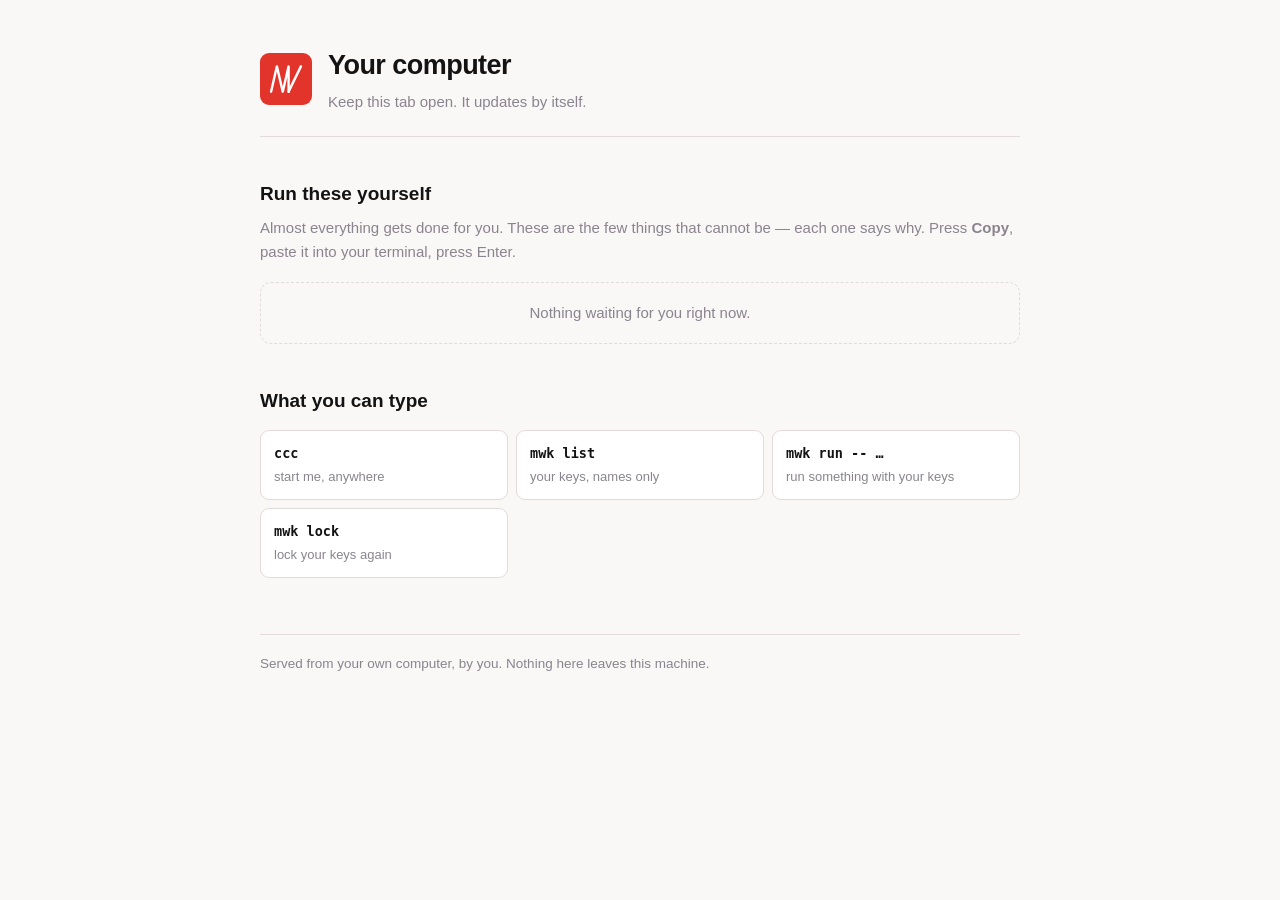
==== mwk/site/index.html @ c646534f "close what three reviewers found: a LAN leak, and two Macs that never worked The page was published " ====
<!doctype html>
<html lang="en">
<head>
<meta charset="utf-8">
<meta name="viewport" content="width=device-width,initial-scale=1">
<title>Your computer</title>
<style>
  :root{
    --red:#e2342b; --red-deep:#c9251d;
    --bg:#faf7f7; --fg:#131313; --muted:#8a848e; --line:#e3dbdb; --card:#ffffff; --chip:#f4f2f6;
    --mono:ui-monospace,SFMono-Regular,"SF Mono",Menlo,Consolas,monospace;
  }
  @media (prefers-color-scheme:dark){:root:not([data-theme=light]){
    --bg:#131313; --fg:#faf7f7; --muted:#a8a2b0; --line:#2b2b2b; --card:#1b1b1b; --chip:#232323; --red-deep:#f0524a;
  }}
  :root[data-theme=dark]{--bg:#131313;--fg:#faf7f7;--muted:#a8a2b0;--line:#2b2b2b;--card:#1b1b1b;--chip:#232323;--red-deep:#f0524a}
  *{box-sizing:border-box}
  body{margin:0;padding:0 20px 90px;background:var(--bg);color:var(--fg);
       font:16px/1.6 -apple-system,BlinkMacSystemFont,"Segoe UI",Helvetica,Arial,sans-serif}
  .wrap{max-width:760px;margin:0 auto}
  header{display:flex;align-items:center;gap:16px;padding:44px 0 22px;border-bottom:1px solid var(--line);margin-bottom:34px}
  .block{width:52px;height:52px;flex:0 0 52px;border-radius:9px;overflow:hidden;line-height:0}
  .block svg{width:100%;height:100%;display:block}
  h1{font-size:27px;margin:0;letter-spacing:-.02em;font-weight:650}
  .sub{color:var(--muted);margin:3px 0 0;font-size:15px}
  h2{font-size:19px;margin:42px 0 4px;font-weight:640}
  .lede{color:var(--muted);margin:6px 0 18px;font-size:15px}
  a{color:var(--red-deep)}
  .cmd{background:var(--card);border:1px solid var(--line);border-radius:11px;margin:14px 0;overflow:hidden}
  .cmd .why{padding:13px 16px 0;font-size:14.5px;color:var(--muted)}
  .cmd .row{display:flex;align-items:stretch;gap:10px;padding:12px 12px 14px}
  .cmd code{flex:1;min-width:0;font-family:var(--mono);font-size:14px;background:var(--chip);
            padding:12px 14px;border-radius:8px;overflow-x:auto;white-space:pre;display:block}
  /* Deliberately neutral. Red is spent once, on the block. */
  .copy{flex:0 0 auto;align-self:center;font:600 13px/1 inherit;padding:11px 15px;border-radius:8px;
        border:1px solid var(--line);background:var(--chip);color:var(--fg);cursor:pointer}
  .copy:hover{border-color:var(--muted)}
  .copy.done{border-color:var(--muted);color:var(--muted)}
  ul.kit{list-style:none;padding:0;margin:14px 0;display:grid;gap:8px;
         grid-template-columns:repeat(auto-fill,minmax(190px,1fr))}
  ul.kit li{background:var(--card);border:1px solid var(--line);border-radius:9px;padding:11px 13px;font-size:14.5px}
  ul.kit b{font-family:var(--mono);font-size:13.5px;font-weight:600}
  ul.kit span{display:block;color:var(--muted);font-size:13px;margin-top:2px}
  footer{margin-top:56px;padding-top:18px;border-top:1px solid var(--line);color:var(--muted);font-size:13.5px}
  .empty{color:var(--muted);font-size:15px;padding:18px;border:1px dashed var(--line);border-radius:11px;text-align:center}
</style>
</head>
<body>
<div class="wrap">

<header>
  <!-- The real logo file, inlined verbatim from matewishkey.com/favicon.svg. Not hand-drawn. -->
  <div class="block"><svg xmlns="http://www.w3.org/2000/svg" viewBox="0 0 100 100" role="img" aria-label="Mate Wish Key"><title>Mate Wish Key</title><rect width="100" height="100" fill="#e2342b"/><g transform="translate(21.282 25.67) scale(0.4866)"><path d="M0 100 L23.09 0 L46.17 100 L69.26 0 L69.26 100" fill="none" stroke="#ffffff" stroke-width="9.5" stroke-linecap="round" stroke-linejoin="round"/><path d="M69.26 100 L118.03 0" fill="none" stroke="#ffffff" stroke-width="9.5" stroke-linecap="round" stroke-linejoin="round"/></g></svg></div>
  <div>
    <h1>Your computer</h1>
    <p class="sub">Keep this tab open. It updates by itself.</p>
  </div>
</header>

<h2>Run these yourself</h2>
<p class="lede">Almost everything gets done for you. These are the few things that cannot be —
each one says why. Press <b>Copy</b>, paste it into your terminal, press Enter.</p>
<div id="queue"><p class="empty">Nothing waiting for you right now.</p></div>

<h2>What you can type</h2>
<ul class="kit">
  <li><b>ccc</b><span>start me, anywhere</span></li>
  <li><b>mwk list</b><span>your keys, names only</span></li>
  <li><b>mwk run -- …</b><span>run something with your keys</span></li>
  <li><b>mwk lock</b><span>lock your keys again</span></li>
</ul>

<footer>
  Served from your own computer, by you. Nothing here leaves this machine.
</footer>
</div>

<script>
// The whole point of this page: the agent writes queue.json, this picks them up.
// No round trip, no "tell me when you've done it", and the person never selects text
// by hand — which is where a beginner picks up a leading space and gets an error they
// cannot read.
const q = document.getElementById('queue');
let last = '';

function copy(text, btn){
  const done = () => { btn.textContent = 'Copied'; btn.classList.add('done');
                       setTimeout(() => { btn.textContent = 'Copy'; btn.classList.remove('done'); }, 1600); };
  if (navigator.clipboard && window.isSecureContext){
    navigator.clipboard.writeText(text).then(done, () => fallback(text, done));
  } else fallback(text, done);
}
// http://localhost IS a secure context in every current browser, but a page opened
// straight off disk with file:// is not — so the old path stays.
function fallback(text, done){
  const t = document.createElement('textarea');
  t.value = text; t.setAttribute('readonly',''); t.style.position='fixed'; t.style.top='-1000px';
  document.body.appendChild(t); t.select();
  try { document.execCommand('copy'); done(); } catch(e){ /* nothing sensible left to try */ }
  document.body.removeChild(t);
}

function render(items){
  if (!items.length){ q.innerHTML = '<p class="empty">Nothing waiting for you right now.</p>'; return; }
  q.innerHTML = '';
  for (const it of items){
    const d = document.createElement('div'); d.className = 'cmd';
    const why = document.createElement('p'); why.className = 'why'; why.textContent = it.why || '';
    const row = document.createElement('div'); row.className = 'row';
    const c = document.createElement('code'); c.textContent = it.run;
    const b = document.createElement('button'); b.className = 'copy'; b.textContent = 'Copy';
    b.addEventListener('click', () => copy(it.run, b));
    row.append(c, b); d.append(why, row); q.append(d);
  }
}

async function poll(){
  try{
    const r = await fetch('queue.json?t=' + Date.now(), {cache:'no-store'});
    if (!r.ok) return;
    const txt = await r.text();
    if (txt === last) return;
    last = txt;
    render(JSON.parse(txt).commands || []);
  }catch(e){ /* file not there yet is the normal state, not an error */ }
}
poll(); setInterval(poll, 2000);
</script>
</body>
</html>
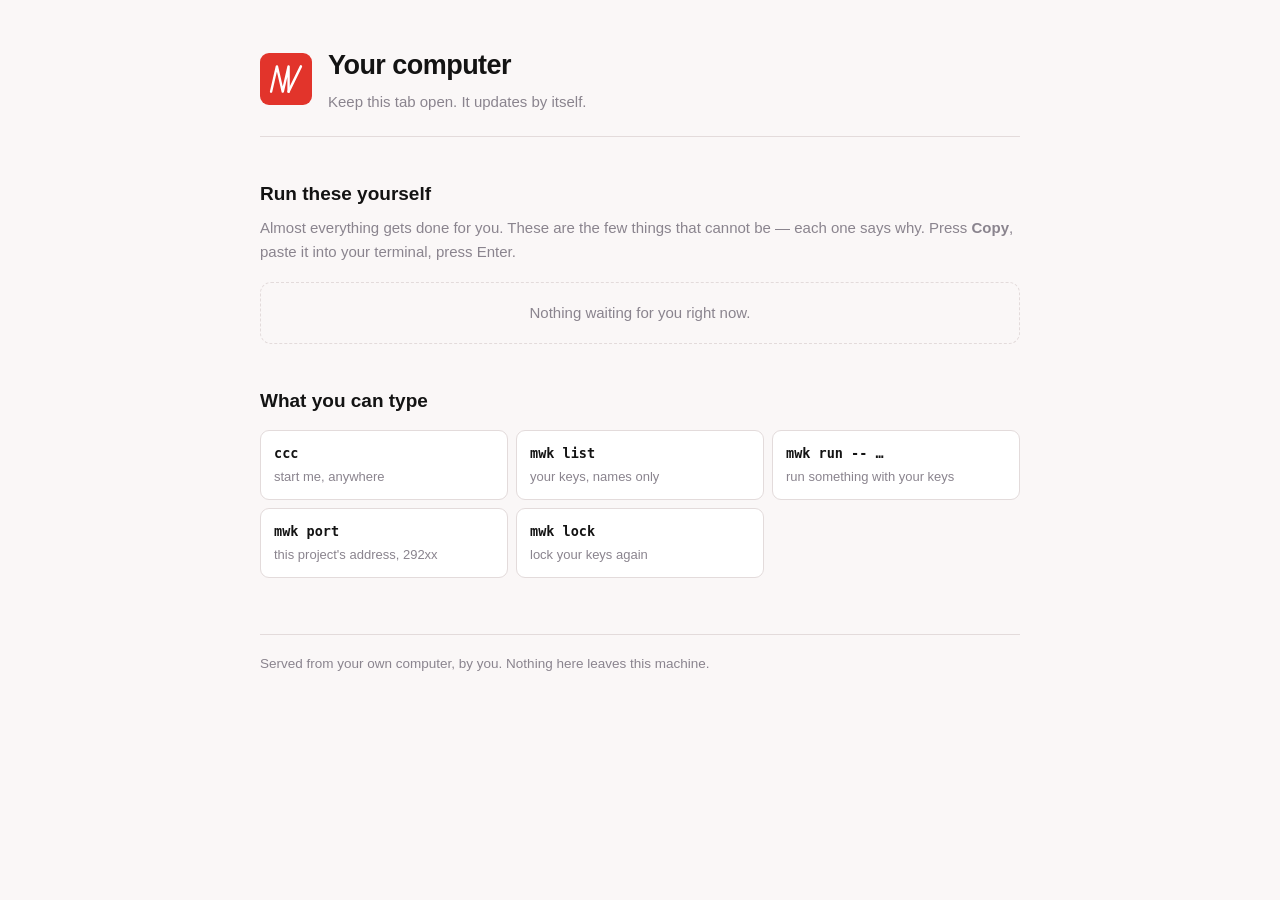
==== commit fc19f04c: "one port per project, from 29200, and four things the trace found Ports first: 29200 is always their" ====
--- a/mwk/site/index.html
+++ b/mwk/site/index.html
@@ -67,6 +67,7 @@
   <li><b>ccc</b><span>start me, anywhere</span></li>
   <li><b>mwk list</b><span>your keys, names only</span></li>
   <li><b>mwk run -- …</b><span>run something with your keys</span></li>
+  <li><b>mwk port</b><span>this project's address, 292xx</span></li>
   <li><b>mwk lock</b><span>lock your keys again</span></li>
 </ul>
 
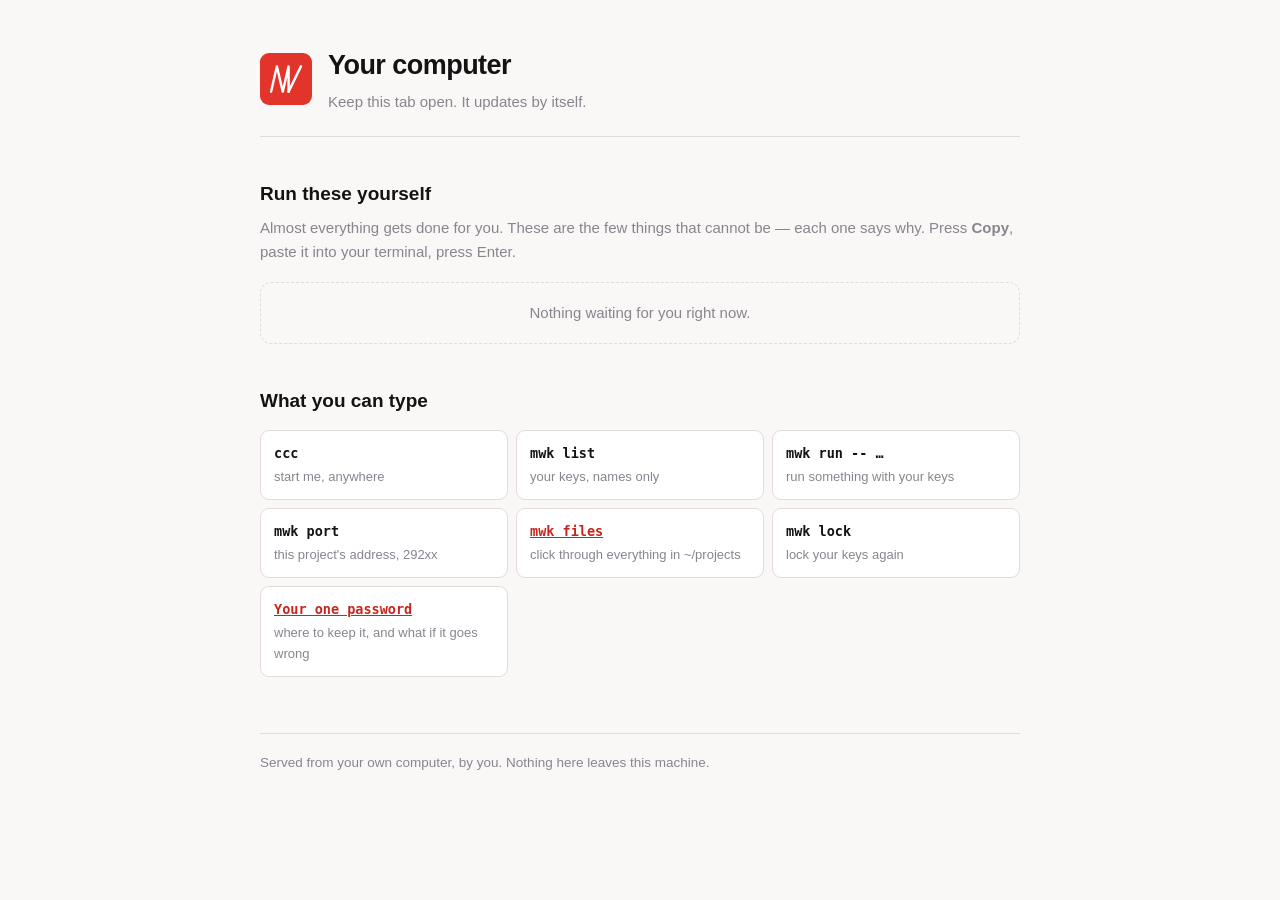
==== commit f1c80378: "two starter websites, and a file browser like the one we use ourselves site-templates/ ships one-pag" ====
--- a/mwk/site/index.html
+++ b/mwk/site/index.html
@@ -68,7 +68,9 @@
   <li><b>mwk list</b><span>your keys, names only</span></li>
   <li><b>mwk run -- …</b><span>run something with your keys</span></li>
   <li><b>mwk port</b><span>this project's address, 292xx</span></li>
+  <li><b><a href="http://127.0.0.1:29201/">mwk files</a></b><span>click through everything in ~/projects</span></li>
   <li><b>mwk lock</b><span>lock your keys again</span></li>
+  <li><b><a href="password.html">Your one password</a></b><span>where to keep it, and what if it goes wrong</span></li>
 </ul>
 
 <footer>
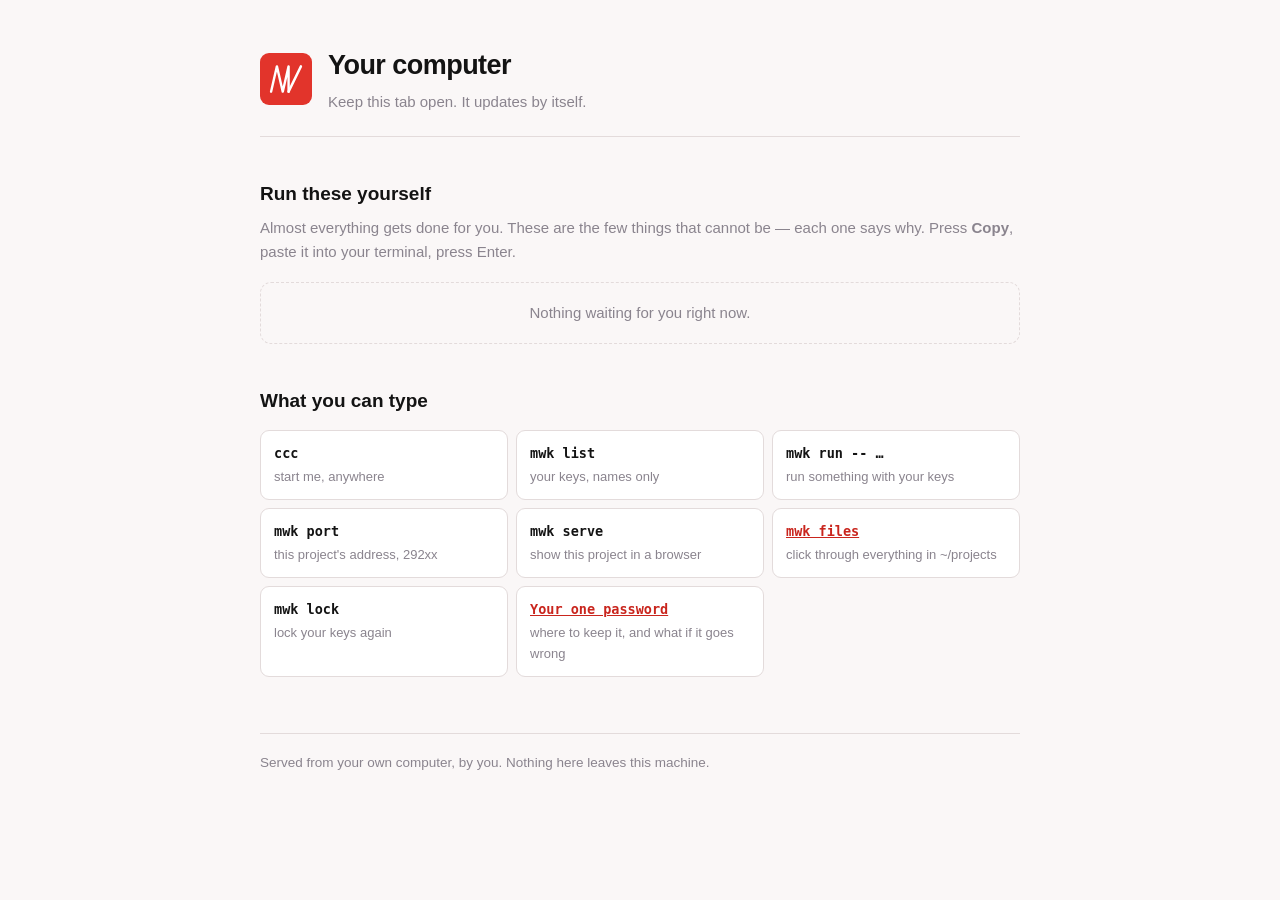
==== commit 61affc4f: "mwk add was eating the store, and a project's address had no server behind it Three mistakes lined u" ====
--- a/mwk/site/index.html
+++ b/mwk/site/index.html
@@ -43,6 +43,18 @@
   ul.kit span{display:block;color:var(--muted);font-size:13px;margin-top:2px}
   footer{margin-top:56px;padding-top:18px;border-top:1px solid var(--line);color:var(--muted);font-size:13.5px}
   .empty{color:var(--muted);font-size:15px;padding:18px;border:1px dashed var(--line);border-radius:11px;text-align:center}
+  /* Your projects. One row each: what it is called, where it is, and whether it answers. */
+  ul.proj{list-style:none;padding:0;margin:14px 0;display:grid;gap:8px}
+  ul.proj li{background:var(--card);border:1px solid var(--line);border-radius:9px;
+             padding:12px 14px;display:flex;align-items:center;gap:12px;flex-wrap:wrap}
+  ul.proj .nm{font-weight:600;font-size:15px}
+  ul.proj .ad{font-family:var(--mono);font-size:13.5px;margin-left:auto}
+  ul.proj .pa{color:var(--muted);font-size:13px;flex-basis:100%;margin:-4px 0 0;
+              font-family:var(--mono);word-break:break-all}
+  .dot{width:9px;height:9px;border-radius:50%;flex:0 0 9px;background:var(--muted);opacity:.35}
+  .dot.up{background:#2a9d5c;opacity:1}
+  .dot.down{background:var(--muted);opacity:.35}
+  .st{color:var(--muted);font-size:13px}
 </style>
 </head>
 <body>
@@ -62,12 +74,22 @@
 each one says why. Press <b>Copy</b>, paste it into your terminal, press Enter.</p>
 <div id="queue"><p class="empty">Nothing waiting for you right now.</p></div>
 
+<!-- Hidden until there is at least one project. An empty box headed "Your projects" is a
+     question a beginner cannot answer; no box at all is simply not yet true. -->
+<section id="projects-section" hidden>
+  <h2>Your projects</h2>
+  <p class="lede">Each one has its own address on this computer, and it is the same address
+  every time. A green dot means it is running right now — if it is grey, ask me to start it.</p>
+  <ul class="proj" id="projects"></ul>
+</section>
+
 <h2>What you can type</h2>
 <ul class="kit">
   <li><b>ccc</b><span>start me, anywhere</span></li>
   <li><b>mwk list</b><span>your keys, names only</span></li>
   <li><b>mwk run -- …</b><span>run something with your keys</span></li>
   <li><b>mwk port</b><span>this project's address, 292xx</span></li>
+  <li><b>mwk serve</b><span>show this project in a browser</span></li>
   <li><b><a href="http://127.0.0.1:29201/">mwk files</a></b><span>click through everything in ~/projects</span></li>
   <li><b>mwk lock</b><span>lock your keys again</span></li>
   <li><b><a href="password.html">Your one password</a></b><span>where to keep it, and what if it goes wrong</span></li>
@@ -128,6 +150,67 @@
   }catch(e){ /* file not there yet is the normal state, not an error */ }
 }
 poll(); setInterval(poll, 2000);
+
+// ── Your projects ────────────────────────────────────────────────────────────────────
+// `mwk port` hands each project folder a fixed number and writes projects.json beside
+// this page. This is the reader. The list is re-rendered only when the JSON actually
+// changes, so the rows do not flicker every two seconds.
+const projSection = document.getElementById('projects-section');
+const projList = document.getElementById('projects');
+let lastProjects = '';
+
+// Whether a project is RUNNING is asked of the port itself, never remembered from a file.
+// A "running" flag written at start time is wrong the moment a laptop sleeps or reboots,
+// and green-and-wrong is the failure worth avoiding here. no-cors gives us no response to
+// read, but it settles: it resolves when something answered and rejects when nothing did,
+// which is the entire question.
+async function reachable(port){
+  const ctl = new AbortController();
+  const t = setTimeout(() => ctl.abort(), 1500);
+  try { await fetch('http://127.0.0.1:' + port + '/', {mode:'no-cors', cache:'no-store', signal:ctl.signal});
+        return true; }
+  catch(e){ return false; }
+  finally { clearTimeout(t); }
+}
+
+function renderProjects(items){
+  projList.innerHTML = '';
+  for (const it of items){
+    const url = 'http://127.0.0.1:' + it.port + '/';
+    const li = document.createElement('li');
+    const dot = document.createElement('span'); dot.className = 'dot'; dot.dataset.port = it.port;
+    const nm = document.createElement('span'); nm.className = 'nm'; nm.textContent = it.name;
+    const st = document.createElement('span'); st.className = 'st'; st.textContent = 'checking…';
+    const a = document.createElement('a'); a.className = 'ad'; a.href = url; a.textContent = url;
+    const pa = document.createElement('p'); pa.className = 'pa'; pa.textContent = it.path;
+    li.append(dot, nm, st, a, pa); projList.append(li);
+  }
+}
+
+async function refreshDots(){
+  for (const dot of projList.querySelectorAll('.dot')){
+    const up = await reachable(dot.dataset.port);
+    dot.classList.toggle('up', up); dot.classList.toggle('down', !up);
+    const st = dot.parentElement.querySelector('.st');
+    if (st) st.textContent = up ? 'running' : 'not running';
+  }
+}
+
+async function pollProjects(){
+  let txt;
+  try{
+    const r = await fetch('projects.json?t=' + Date.now(), {cache:'no-store'});
+    if (!r.ok){ projSection.hidden = true; return; }
+    txt = await r.text();
+  }catch(e){ projSection.hidden = true; return; }   // no projects yet is the normal state
+  let items = [];
+  try { items = JSON.parse(txt).projects || []; } catch(e){ return; }
+  if (!items.length){ projSection.hidden = true; return; }
+  projSection.hidden = false;
+  if (txt !== lastProjects){ lastProjects = txt; renderProjects(items); }
+  refreshDots();
+}
+pollProjects(); setInterval(pollProjects, 5000);
 </script>
 </body>
 </html>
